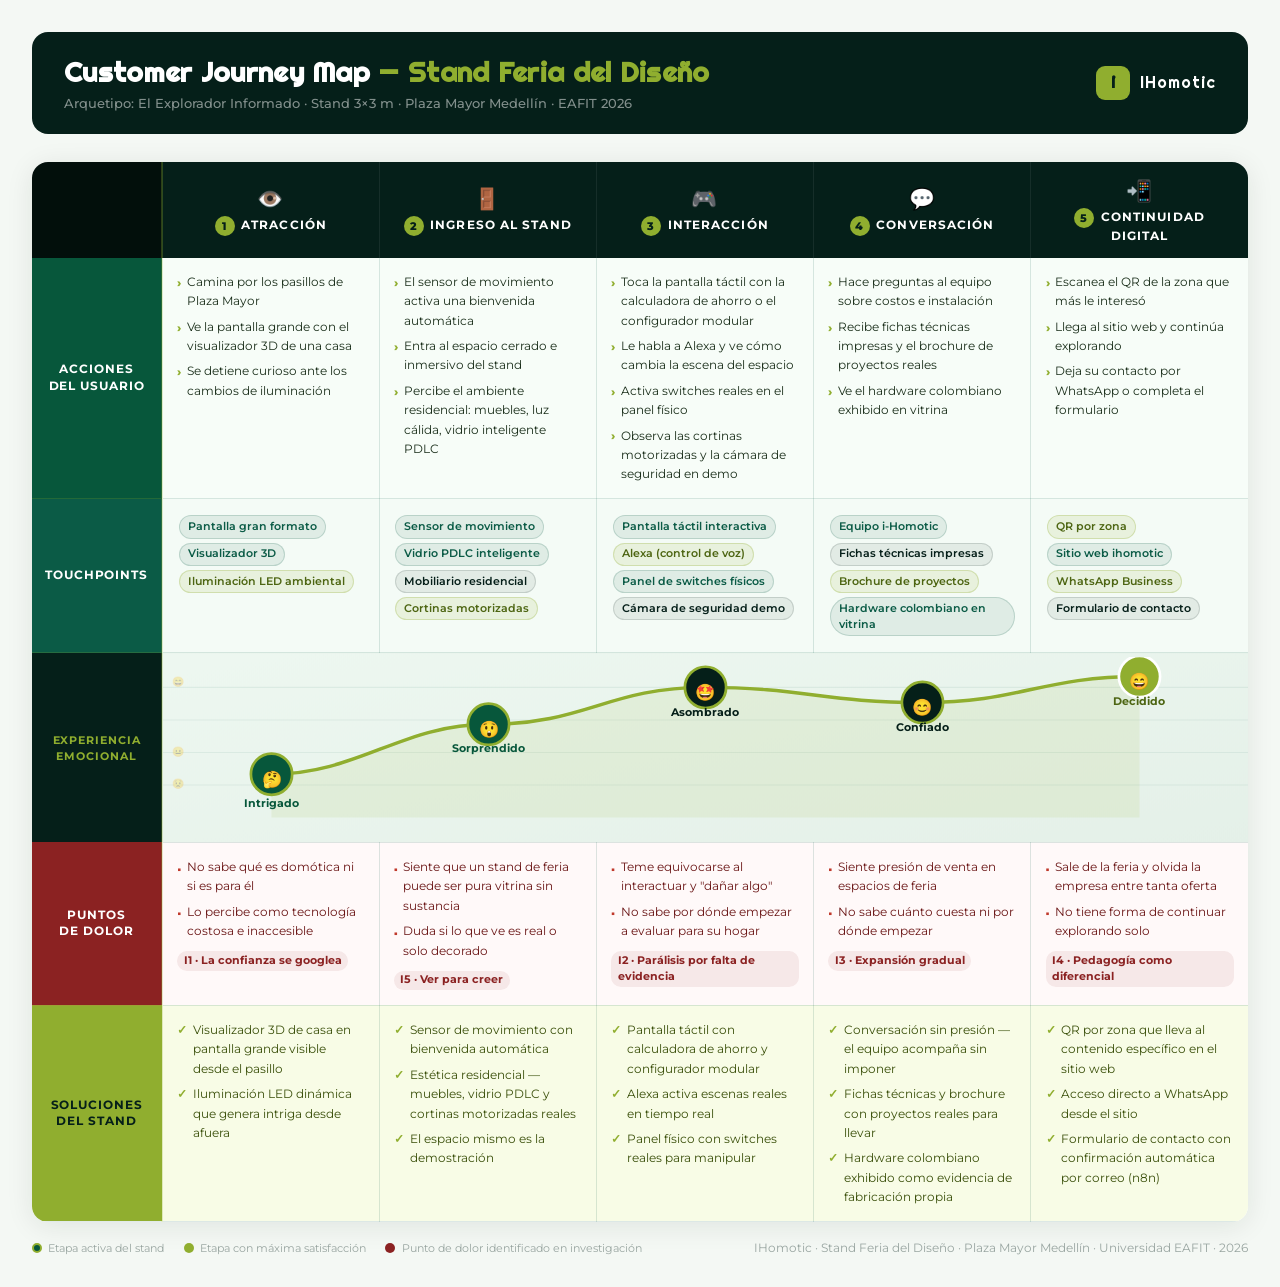
==== cjm-stand-ihomotic.html @ 0b1f951e "Add files via upload" ====
<!DOCTYPE html>
<html lang="es">
<head>
  <meta charset="UTF-8">
  <meta name="viewport" content="width=device-width, initial-scale=1.0">
  <title>Customer Journey Map – Stand i-Homotic · Feria del Diseño</title>
  <link href="https://fonts.googleapis.com/css2?family=Righteous&family=Montserrat:wght@400;500;600;700&display=swap" rel="stylesheet">
  <style>
    *, *::before, *::after { box-sizing: border-box; margin: 0; padding: 0; }

    :root {
      --dark:   #051F19;
      --mid:    #07573B;
      --light:  #0B5B46;
      --lime:   #90AE2F;
      --bg:     #f4f8f4;
      --white:  #ffffff;
      --border: rgba(11, 91, 70, 0.14);
    }

    body {
      font-family: 'Montserrat', sans-serif;
      background: var(--bg);
      color: var(--dark);
      padding: 2rem;
      min-width: 1080px;
    }

    /* ────────────────── Header ────────────────── */
    .cjm-header {
      display: flex;
      align-items: center;
      justify-content: space-between;
      margin-bottom: 1.8rem;
      padding: 1.4rem 2rem;
      background: var(--dark);
      border-radius: 16px;
      color: white;
    }

    .cjm-title { font-family: 'Righteous', sans-serif; font-size: 1.75rem; letter-spacing: 0.3px; }
    .cjm-title span { color: var(--lime); }
    .cjm-subtitle { margin-top: 0.3rem; font-size: 0.82rem; color: rgba(255,255,255,0.5); font-weight: 500; }

    .cjm-logo {
      display: flex; align-items: center; gap: 0.6rem;
      font-family: 'Righteous', sans-serif; font-size: 1rem; letter-spacing: 1px; color: white;
    }
    .logo-badge {
      width: 34px; height: 34px; background: var(--lime); border-radius: 9px;
      display: flex; align-items: center; justify-content: center;
      font-size: 1rem; font-weight: 900; color: var(--dark);
    }

    /* ────────────────── Table wrapper ────────────────── */
    .table-wrap {
      border-radius: 16px;
      overflow: hidden;
      box-shadow: 0 4px 28px rgba(5, 31, 25, 0.09);
    }

    table {
      width: 100%;
      border-collapse: collapse;
      table-layout: fixed;
      background: var(--white);
    }

    /* ────────────────── Stage header row ────────────────── */
    thead th {
      background: var(--dark);
      color: white;
      padding: 1rem 1rem 0.9rem;
      font-family: 'Montserrat', sans-serif;
      font-size: 0.78rem;
      font-weight: 700;
      text-transform: uppercase;
      letter-spacing: 1.1px;
      border-right: 1px solid rgba(255,255,255,0.07);
      vertical-align: middle;
    }
    thead th:first-child { width: 130px; background: #020f0b; border-right: 2px solid rgba(144,174,47,0.3); }
    thead th:last-child  { border-right: none; }

    .stage-num {
      display: inline-flex; align-items: center; justify-content: center;
      width: 20px; height: 20px; border-radius: 50%;
      background: var(--lime); color: var(--dark);
      font-size: 0.7rem; font-weight: 800;
      margin-right: 0.4rem; vertical-align: middle; flex-shrink: 0;
    }

    .stage-icon { display: block; font-size: 1.3rem; margin-bottom: 0.3rem; }

    /* ────────────────── Row label ────────────────── */
    .row-label {
      padding: 1rem 0.7rem;
      font-size: 0.72rem;
      font-weight: 700;
      text-transform: uppercase;
      letter-spacing: 0.9px;
      text-align: center;
      vertical-align: middle;
      border-right: 2px solid rgba(144,174,47,0.25);
      line-height: 1.45;
      width: 130px;
    }

    /* ────────────────── Data cells ────────────────── */
    td:not(.row-label) {
      padding: 0.9rem 0.9rem;
      border-right: 1px solid var(--border);
      border-bottom: 1px solid var(--border);
      vertical-align: top;
      font-size: 0.79rem;
      line-height: 1.55;
    }
    td:last-child { border-right: none; }

    /* ────────────────── Per-row themes ────────────────── */
    tr.r-acciones .row-label { background: var(--mid); color: white; border-bottom: 1px solid rgba(144,174,47,0.2); }
    tr.r-acciones td:not(.row-label) { background: #f7fdf8; color: #1a2e1a; }

    tr.r-touch .row-label { background: var(--light); color: white; border-bottom: 1px solid rgba(144,174,47,0.2); }
    tr.r-touch td:not(.row-label) { background: #f4fbf6; }

    tr.r-emotions .row-label { background: var(--dark); color: var(--lime); font-size: 0.7rem; }
    tr.r-emotions .emotion-cell { background: linear-gradient(170deg, #edf7f0 0%, #e4f0e8 100%); padding: 4px 0 2px; }

    tr.r-pain .row-label { background: #8b2222; color: white; border-bottom: 1px solid rgba(220,80,80,0.15); }
    tr.r-pain td:not(.row-label) { background: #fff9f9; }

    tr.r-sol .row-label { background: var(--lime); color: var(--dark); border-bottom: 1px solid rgba(11,91,70,0.12); }
    tr.r-sol td:not(.row-label) { background: #f8fce6; }

    /* ────────────────── Chips ────────────────── */
    .chip {
      display: inline-flex; align-items: center; gap: 0.25rem;
      padding: 0.18rem 0.5rem;
      border-radius: 20px;
      font-size: 0.7rem;
      font-weight: 600;
      margin: 0.12rem 0.08rem;
      line-height: 1.4;
    }
    .chip-g { background: rgba(11,91,70,0.09); color: var(--light); border: 1px solid rgba(11,91,70,0.18); }
    .chip-l { background: rgba(144,174,47,0.12); color: #4d6512; border: 1px solid rgba(144,174,47,0.28); }
    .chip-d { background: rgba(5,31,25,0.07); color: var(--dark); border: 1px solid rgba(5,31,25,0.14); }

    /* ────────────────── Action items ────────────────── */
    .a-item { display: flex; gap: 0.35rem; margin-bottom: 0.38rem; font-size: 0.78rem; color: #1a2e1a; }
    .a-item:last-child { margin-bottom: 0; }
    .a-arrow { color: var(--lime); font-weight: 800; flex-shrink: 0; margin-top: 0.05rem; }

    /* ────────────────── Pain items ────────────────── */
    .p-item { display: flex; gap: 0.35rem; margin-bottom: 0.38rem; font-size: 0.78rem; color: #6a1515; }
    .p-item:last-child { margin-bottom: 0; }
    .p-dot { color: #c0392b; font-size: 0.65rem; flex-shrink: 0; margin-top: 0.28rem; }
    .p-insight {
      display: inline-block; margin-top: 0.3rem;
      font-size: 0.66rem; font-weight: 700; color: #8b2222;
      background: rgba(139,34,34,0.08); padding: 0.1rem 0.4rem; border-radius: 10px;
    }

    /* ────────────────── Solution items ────────────────── */
    .s-item { display: flex; gap: 0.35rem; margin-bottom: 0.38rem; font-size: 0.78rem; color: #3a4f0a; }
    .s-item:last-child { margin-bottom: 0; }
    .s-check { color: var(--lime); font-weight: 900; flex-shrink: 0; }

    /* ────────────────── Footer ────────────────── */
    .cjm-footer {
      margin-top: 1.2rem;
      display: flex; justify-content: space-between; align-items: center;
      font-size: 0.72rem; color: rgba(5,31,25,0.38);
    }
    .legend { display: flex; gap: 1.2rem; align-items: center; }
    .legend-item { display: flex; gap: 0.4rem; align-items: center; font-size: 0.7rem; }
    .legend-dot { width: 10px; height: 10px; border-radius: 50%; }

    @media print {
      body { padding: 0.4rem; min-width: unset; background: white; }
      .table-wrap { box-shadow: none; }
    }
  </style>
</head>
<body>

  <!-- ── Header ── -->
  <header class="cjm-header">
    <div>
      <h1 class="cjm-title">Customer Journey Map <span>— Stand Feria del Diseño</span></h1>
      <p class="cjm-subtitle">Arquetipo: El Explorador Informado · Stand 3×3 m · Plaza Mayor Medellín · EAFIT 2026</p>
    </div>
    <div class="cjm-logo">
      <div class="logo-badge">i</div>
      IHomotic
    </div>
  </header>

  <!-- ── Table ── -->
  <div class="table-wrap">
    <table>
      <thead>
        <tr>
          <th></th>
          <th>
            <span class="stage-icon">👁️</span>
            <span class="stage-num">1</span>Atracción
          </th>
          <th>
            <span class="stage-icon">🚪</span>
            <span class="stage-num">2</span>Ingreso al stand
          </th>
          <th>
            <span class="stage-icon">🎮</span>
            <span class="stage-num">3</span>Interacción
          </th>
          <th>
            <span class="stage-icon">💬</span>
            <span class="stage-num">4</span>Conversación
          </th>
          <th>
            <span class="stage-icon">📲</span>
            <span class="stage-num">5</span>Continuidad digital
          </th>
        </tr>
      </thead>
      <tbody>

        <!-- ── Acciones del usuario ── -->
        <tr class="r-acciones">
          <td class="row-label">Acciones<br>del usuario</td>
          <td>
            <div class="a-item"><span class="a-arrow">›</span>Camina por los pasillos de Plaza Mayor</div>
            <div class="a-item"><span class="a-arrow">›</span>Ve la pantalla grande con el visualizador 3D de una casa</div>
            <div class="a-item"><span class="a-arrow">›</span>Se detiene curioso ante los cambios de iluminación</div>
          </td>
          <td>
            <div class="a-item"><span class="a-arrow">›</span>El sensor de movimiento activa una bienvenida automática</div>
            <div class="a-item"><span class="a-arrow">›</span>Entra al espacio cerrado e inmersivo del stand</div>
            <div class="a-item"><span class="a-arrow">›</span>Percibe el ambiente residencial: muebles, luz cálida, vidrio inteligente PDLC</div>
          </td>
          <td>
            <div class="a-item"><span class="a-arrow">›</span>Toca la pantalla táctil con la calculadora de ahorro o el configurador modular</div>
            <div class="a-item"><span class="a-arrow">›</span>Le habla a Alexa y ve cómo cambia la escena del espacio</div>
            <div class="a-item"><span class="a-arrow">›</span>Activa switches reales en el panel físico</div>
            <div class="a-item"><span class="a-arrow">›</span>Observa las cortinas motorizadas y la cámara de seguridad en demo</div>
          </td>
          <td>
            <div class="a-item"><span class="a-arrow">›</span>Hace preguntas al equipo sobre costos e instalación</div>
            <div class="a-item"><span class="a-arrow">›</span>Recibe fichas técnicas impresas y el brochure de proyectos reales</div>
            <div class="a-item"><span class="a-arrow">›</span>Ve el hardware colombiano exhibido en vitrina</div>
          </td>
          <td>
            <div class="a-item"><span class="a-arrow">›</span>Escanea el QR de la zona que más le interesó</div>
            <div class="a-item"><span class="a-arrow">›</span>Llega al sitio web y continúa explorando</div>
            <div class="a-item"><span class="a-arrow">›</span>Deja su contacto por WhatsApp o completa el formulario</div>
          </td>
        </tr>

        <!-- ── Touchpoints ── -->
        <tr class="r-touch">
          <td class="row-label">Touch&shy;points</td>
          <td>
            <span class="chip chip-g">Pantalla gran formato</span>
            <span class="chip chip-g">Visualizador 3D</span>
            <span class="chip chip-l">Iluminación LED ambiental</span>
          </td>
          <td>
            <span class="chip chip-g">Sensor de movimiento</span>
            <span class="chip chip-g">Vidrio PDLC inteligente</span>
            <span class="chip chip-d">Mobiliario residencial</span>
            <span class="chip chip-l">Cortinas motorizadas</span>
          </td>
          <td>
            <span class="chip chip-g">Pantalla táctil interactiva</span>
            <span class="chip chip-l">Alexa (control de voz)</span>
            <span class="chip chip-g">Panel de switches físicos</span>
            <span class="chip chip-d">Cámara de seguridad demo</span>
          </td>
          <td>
            <span class="chip chip-g">Equipo i-Homotic</span>
            <span class="chip chip-d">Fichas técnicas impresas</span>
            <span class="chip chip-l">Brochure de proyectos</span>
            <span class="chip chip-g">Hardware colombiano en vitrina</span>
          </td>
          <td>
            <span class="chip chip-l">QR por zona</span>
            <span class="chip chip-g">Sitio web ihomotic</span>
            <span class="chip chip-l">WhatsApp Business</span>
            <span class="chip chip-d">Formulario de contacto</span>
          </td>
        </tr>

        <!-- ── Experiencia emocional ── -->
        <tr class="r-emotions">
          <td class="row-label">Experiencia<br>emocional</td>
          <td colspan="5" class="emotion-cell">
            <!--
              Emociones:
                Atracción      → Intrigado     y = 108
                Ingreso        → Sorprendido   y = 62
                Interacción    → Asombrado     y = 28
                Conversación   → Confiado      y = 42
                Continuidad    → Decidido      y = 18
            -->
            <svg viewBox="0 0 1000 168" xmlns="http://www.w3.org/2000/svg"
                 style="width:100%;display:block;" aria-label="Curva de emoción del visitante en el stand">

              <!-- Líneas de cuadrícula -->
              <line x1="0" y1="28"  x2="1000" y2="28"  stroke="rgba(11,91,70,0.07)" stroke-width="1"/>
              <line x1="0" y1="58"  x2="1000" y2="58"  stroke="rgba(11,91,70,0.07)" stroke-width="1"/>
              <line x1="0" y1="88"  x2="1000" y2="88"  stroke="rgba(11,91,70,0.07)" stroke-width="1"/>
              <line x1="0" y1="118" x2="1000" y2="118" stroke="rgba(11,91,70,0.07)" stroke-width="1"/>

              <!-- Etiquetas eje y -->
              <text x="8" y="26"  font-size="9" fill="rgba(5,31,25,0.3)" font-family="Montserrat,sans-serif">😄</text>
              <text x="8" y="90"  font-size="9" fill="rgba(5,31,25,0.3)" font-family="Montserrat,sans-serif">😐</text>
              <text x="8" y="120" font-size="9" fill="rgba(5,31,25,0.3)" font-family="Montserrat,sans-serif">😟</text>

              <!-- Área bajo la curva -->
              <path d="M 100,108 C 180,108 220,62 300,62 C 390,62 410,28 500,28 C 590,28 610,42 700,42 C 790,42 810,18 900,18 L 900,148 L 100,148 Z"
                    fill="rgba(144,174,47,0.10)"/>

              <!-- Curva principal -->
              <path d="M 100,108 C 180,108 220,62 300,62 C 390,62 410,28 500,28 C 590,28 610,42 700,42 C 790,42 810,18 900,18"
                    fill="none" stroke="#90AE2F" stroke-width="3.2" stroke-linecap="round" stroke-linejoin="round"/>

              <!-- Círculos -->
              <circle cx="100" cy="108" r="19" fill="#07573B" stroke="#90AE2F" stroke-width="2.5"/>
              <circle cx="300" cy="62"  r="19" fill="#07573B" stroke="#90AE2F" stroke-width="2.5"/>
              <circle cx="500" cy="28"  r="19" fill="#051F19" stroke="#90AE2F" stroke-width="2.5"/>
              <circle cx="700" cy="42"  r="19" fill="#051F19" stroke="#90AE2F" stroke-width="2.5"/>
              <circle cx="900" cy="18"  r="19" fill="#90AE2F" stroke="white"   stroke-width="2.5"/>

              <!-- Emojis -->
              <text x="100" y="114" text-anchor="middle" font-size="15" dominant-baseline="middle">🤔</text>
              <text x="300" y="68"  text-anchor="middle" font-size="15" dominant-baseline="middle">😲</text>
              <text x="500" y="34"  text-anchor="middle" font-size="15" dominant-baseline="middle">🤩</text>
              <text x="700" y="48"  text-anchor="middle" font-size="15" dominant-baseline="middle">😊</text>
              <text x="900" y="24"  text-anchor="middle" font-size="15" dominant-baseline="middle">😄</text>

              <!-- Etiquetas de emoción -->
              <text x="100" y="138" text-anchor="middle" font-size="10" fill="#07573B" font-family="Montserrat,sans-serif" font-weight="700">Intrigado</text>
              <text x="300" y="88"  text-anchor="middle" font-size="10" fill="#07573B" font-family="Montserrat,sans-serif" font-weight="700">Sorprendido</text>
              <text x="500" y="54"  text-anchor="middle" font-size="10" fill="#051F19" font-family="Montserrat,sans-serif" font-weight="700">Asombrado</text>
              <text x="700" y="68"  text-anchor="middle" font-size="10" fill="#051F19" font-family="Montserrat,sans-serif" font-weight="700">Confiado</text>
              <text x="900" y="44"  text-anchor="middle" font-size="10" fill="#4d6512" font-family="Montserrat,sans-serif" font-weight="700">Decidido</text>
            </svg>
          </td>
        </tr>

        <!-- ── Puntos de dolor ── -->
        <tr class="r-pain">
          <td class="row-label">Puntos<br>de dolor</td>
          <td>
            <div class="p-item"><span class="p-dot">▪</span>No sabe qué es domótica ni si es para él</div>
            <div class="p-item"><span class="p-dot">▪</span>Lo percibe como tecnología costosa e inaccesible</div>
            <span class="p-insight">I1 · La confianza se googlea</span>
          </td>
          <td>
            <div class="p-item"><span class="p-dot">▪</span>Siente que un stand de feria puede ser pura vitrina sin sustancia</div>
            <div class="p-item"><span class="p-dot">▪</span>Duda si lo que ve es real o solo decorado</div>
            <span class="p-insight">I5 · Ver para creer</span>
          </td>
          <td>
            <div class="p-item"><span class="p-dot">▪</span>Teme equivocarse al interactuar y "dañar algo"</div>
            <div class="p-item"><span class="p-dot">▪</span>No sabe por dónde empezar a evaluar para su hogar</div>
            <span class="p-insight">I2 · Parálisis por falta de evidencia</span>
          </td>
          <td>
            <div class="p-item"><span class="p-dot">▪</span>Siente presión de venta en espacios de feria</div>
            <div class="p-item"><span class="p-dot">▪</span>No sabe cuánto cuesta ni por dónde empezar</div>
            <span class="p-insight">I3 · Expansión gradual</span>
          </td>
          <td>
            <div class="p-item"><span class="p-dot">▪</span>Sale de la feria y olvida la empresa entre tanta oferta</div>
            <div class="p-item"><span class="p-dot">▪</span>No tiene forma de continuar explorando solo</div>
            <span class="p-insight">I4 · Pedagogía como diferencial</span>
          </td>
        </tr>

        <!-- ── Soluciones del stand ── -->
        <tr class="r-sol">
          <td class="row-label">Soluciones<br>del stand</td>
          <td>
            <div class="s-item"><span class="s-check">✓</span>Visualizador 3D de casa en pantalla grande visible desde el pasillo</div>
            <div class="s-item"><span class="s-check">✓</span>Iluminación LED dinámica que genera intriga desde afuera</div>
          </td>
          <td>
            <div class="s-item"><span class="s-check">✓</span>Sensor de movimiento con bienvenida automática</div>
            <div class="s-item"><span class="s-check">✓</span>Estética residencial — muebles, vidrio PDLC y cortinas motorizadas reales</div>
            <div class="s-item"><span class="s-check">✓</span>El espacio mismo es la demostración</div>
          </td>
          <td>
            <div class="s-item"><span class="s-check">✓</span>Pantalla táctil con calculadora de ahorro y configurador modular</div>
            <div class="s-item"><span class="s-check">✓</span>Alexa activa escenas reales en tiempo real</div>
            <div class="s-item"><span class="s-check">✓</span>Panel físico con switches reales para manipular</div>
          </td>
          <td>
            <div class="s-item"><span class="s-check">✓</span>Conversación sin presión — el equipo acompaña sin imponer</div>
            <div class="s-item"><span class="s-check">✓</span>Fichas técnicas y brochure con proyectos reales para llevar</div>
            <div class="s-item"><span class="s-check">✓</span>Hardware colombiano exhibido como evidencia de fabricación propia</div>
          </td>
          <td>
            <div class="s-item"><span class="s-check">✓</span>QR por zona que lleva al contenido específico en el sitio web</div>
            <div class="s-item"><span class="s-check">✓</span>Acceso directo a WhatsApp desde el sitio</div>
            <div class="s-item"><span class="s-check">✓</span>Formulario de contacto con confirmación automática por correo (n8n)</div>
          </td>
        </tr>

      </tbody>
    </table>
  </div>

  <!-- ── Footer ── -->
  <footer class="cjm-footer">
    <div class="legend">
      <div class="legend-item">
        <div class="legend-dot" style="background:#07573B;border:2px solid #90AE2F"></div>
        Etapa activa del stand
      </div>
      <div class="legend-item">
        <div class="legend-dot" style="background:#90AE2F"></div>
        Etapa con máxima satisfacción
      </div>
      <div class="legend-item">
        <div class="legend-dot" style="background:#8b2222;"></div>
        Punto de dolor identificado en investigación
      </div>
    </div>
    <span>IHomotic · Stand Feria del Diseño · Plaza Mayor Medellín · Universidad EAFIT · 2026</span>
  </footer>

</body>
</html>
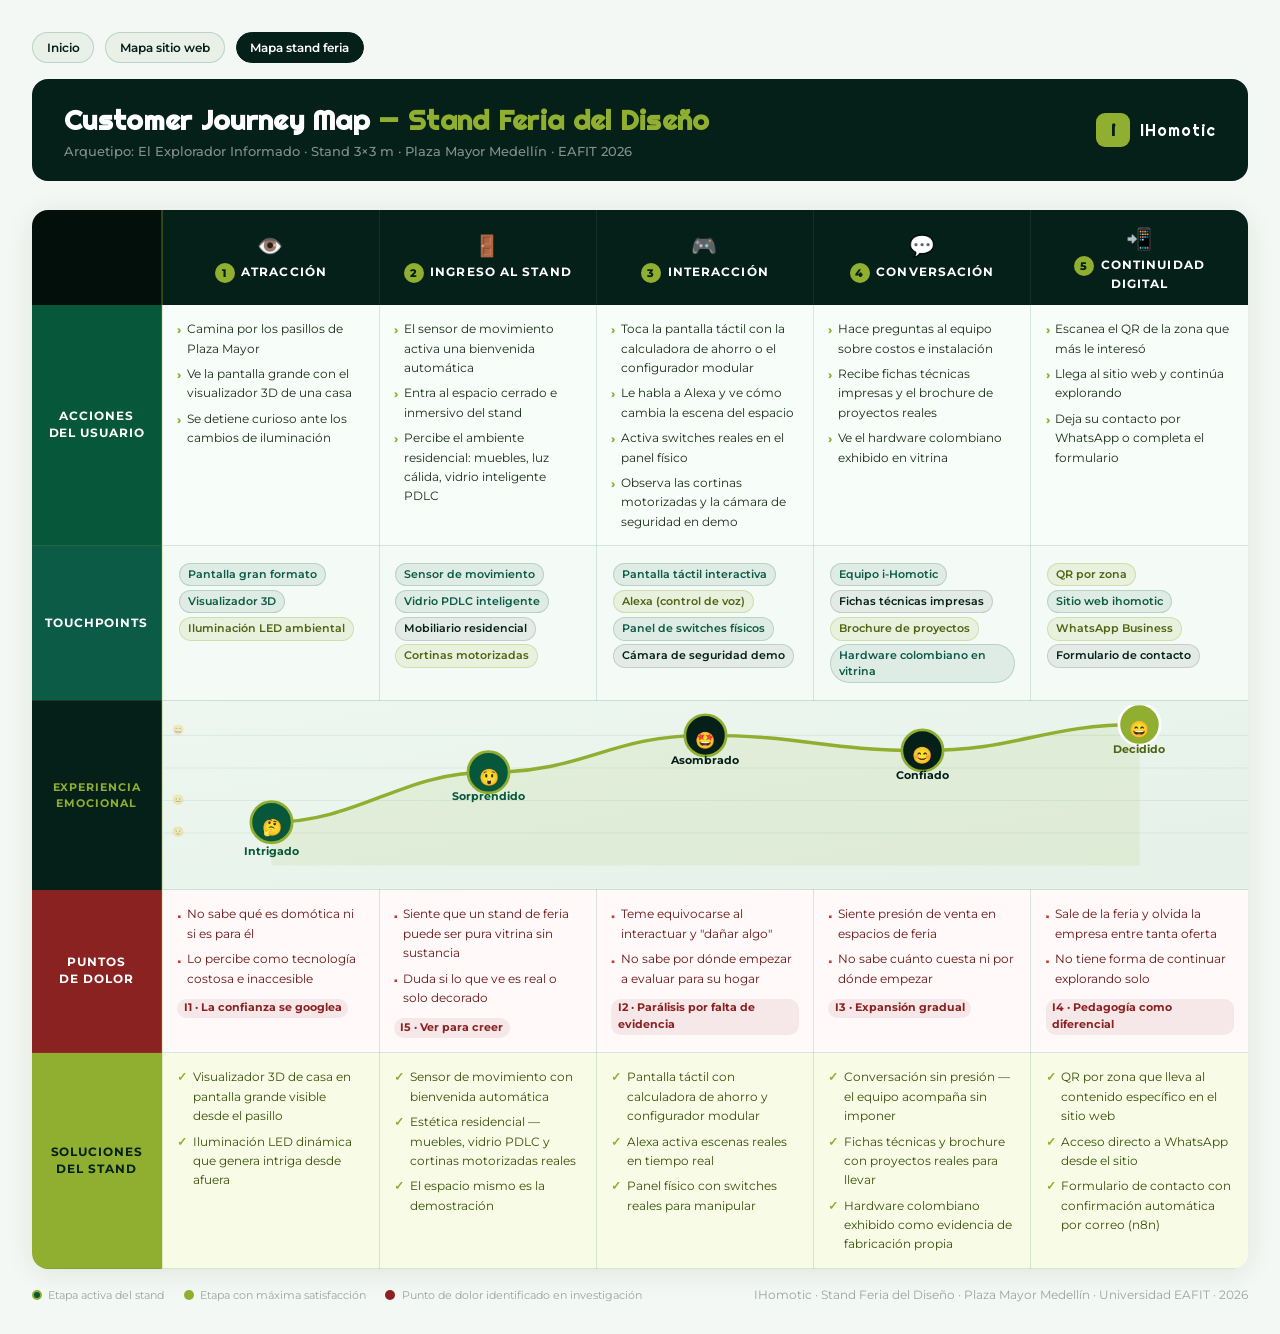
==== commit fa628235: "Crear CSS global, navbar común e index de navegación Agent-Logs-Url: https://github.com/EAFIT-ENFASI" ====
--- a/cjm-stand-ihomotic.html
+++ b/cjm-stand-ihomotic.html
@@ -5,185 +5,15 @@
   <meta name="viewport" content="width=device-width, initial-scale=1.0">
   <title>Customer Journey Map – Stand i-Homotic · Feria del Diseño</title>
   <link href="https://fonts.googleapis.com/css2?family=Righteous&family=Montserrat:wght@400;500;600;700&display=swap" rel="stylesheet">
-  <style>
-    *, *::before, *::after { box-sizing: border-box; margin: 0; padding: 0; }
-
-    :root {
-      --dark:   #051F19;
-      --mid:    #07573B;
-      --light:  #0B5B46;
-      --lime:   #90AE2F;
-      --bg:     #f4f8f4;
-      --white:  #ffffff;
-      --border: rgba(11, 91, 70, 0.14);
-    }
-
-    body {
-      font-family: 'Montserrat', sans-serif;
-      background: var(--bg);
-      color: var(--dark);
-      padding: 2rem;
-      min-width: 1080px;
-    }
-
-    /* ────────────────── Header ────────────────── */
-    .cjm-header {
-      display: flex;
-      align-items: center;
-      justify-content: space-between;
-      margin-bottom: 1.8rem;
-      padding: 1.4rem 2rem;
-      background: var(--dark);
-      border-radius: 16px;
-      color: white;
-    }
-
-    .cjm-title { font-family: 'Righteous', sans-serif; font-size: 1.75rem; letter-spacing: 0.3px; }
-    .cjm-title span { color: var(--lime); }
-    .cjm-subtitle { margin-top: 0.3rem; font-size: 0.82rem; color: rgba(255,255,255,0.5); font-weight: 500; }
-
-    .cjm-logo {
-      display: flex; align-items: center; gap: 0.6rem;
-      font-family: 'Righteous', sans-serif; font-size: 1rem; letter-spacing: 1px; color: white;
-    }
-    .logo-badge {
-      width: 34px; height: 34px; background: var(--lime); border-radius: 9px;
-      display: flex; align-items: center; justify-content: center;
-      font-size: 1rem; font-weight: 900; color: var(--dark);
-    }
-
-    /* ────────────────── Table wrapper ────────────────── */
-    .table-wrap {
-      border-radius: 16px;
-      overflow: hidden;
-      box-shadow: 0 4px 28px rgba(5, 31, 25, 0.09);
-    }
-
-    table {
-      width: 100%;
-      border-collapse: collapse;
-      table-layout: fixed;
-      background: var(--white);
-    }
-
-    /* ────────────────── Stage header row ────────────────── */
-    thead th {
-      background: var(--dark);
-      color: white;
-      padding: 1rem 1rem 0.9rem;
-      font-family: 'Montserrat', sans-serif;
-      font-size: 0.78rem;
-      font-weight: 700;
-      text-transform: uppercase;
-      letter-spacing: 1.1px;
-      border-right: 1px solid rgba(255,255,255,0.07);
-      vertical-align: middle;
-    }
-    thead th:first-child { width: 130px; background: #020f0b; border-right: 2px solid rgba(144,174,47,0.3); }
-    thead th:last-child  { border-right: none; }
-
-    .stage-num {
-      display: inline-flex; align-items: center; justify-content: center;
-      width: 20px; height: 20px; border-radius: 50%;
-      background: var(--lime); color: var(--dark);
-      font-size: 0.7rem; font-weight: 800;
-      margin-right: 0.4rem; vertical-align: middle; flex-shrink: 0;
-    }
-
-    .stage-icon { display: block; font-size: 1.3rem; margin-bottom: 0.3rem; }
-
-    /* ────────────────── Row label ────────────────── */
-    .row-label {
-      padding: 1rem 0.7rem;
-      font-size: 0.72rem;
-      font-weight: 700;
-      text-transform: uppercase;
-      letter-spacing: 0.9px;
-      text-align: center;
-      vertical-align: middle;
-      border-right: 2px solid rgba(144,174,47,0.25);
-      line-height: 1.45;
-      width: 130px;
-    }
-
-    /* ────────────────── Data cells ────────────────── */
-    td:not(.row-label) {
-      padding: 0.9rem 0.9rem;
-      border-right: 1px solid var(--border);
-      border-bottom: 1px solid var(--border);
-      vertical-align: top;
-      font-size: 0.79rem;
-      line-height: 1.55;
-    }
-    td:last-child { border-right: none; }
-
-    /* ────────────────── Per-row themes ────────────────── */
-    tr.r-acciones .row-label { background: var(--mid); color: white; border-bottom: 1px solid rgba(144,174,47,0.2); }
-    tr.r-acciones td:not(.row-label) { background: #f7fdf8; color: #1a2e1a; }
-
-    tr.r-touch .row-label { background: var(--light); color: white; border-bottom: 1px solid rgba(144,174,47,0.2); }
-    tr.r-touch td:not(.row-label) { background: #f4fbf6; }
-
-    tr.r-emotions .row-label { background: var(--dark); color: var(--lime); font-size: 0.7rem; }
-    tr.r-emotions .emotion-cell { background: linear-gradient(170deg, #edf7f0 0%, #e4f0e8 100%); padding: 4px 0 2px; }
-
-    tr.r-pain .row-label { background: #8b2222; color: white; border-bottom: 1px solid rgba(220,80,80,0.15); }
-    tr.r-pain td:not(.row-label) { background: #fff9f9; }
-
-    tr.r-sol .row-label { background: var(--lime); color: var(--dark); border-bottom: 1px solid rgba(11,91,70,0.12); }
-    tr.r-sol td:not(.row-label) { background: #f8fce6; }
-
-    /* ────────────────── Chips ────────────────── */
-    .chip {
-      display: inline-flex; align-items: center; gap: 0.25rem;
-      padding: 0.18rem 0.5rem;
-      border-radius: 20px;
-      font-size: 0.7rem;
-      font-weight: 600;
-      margin: 0.12rem 0.08rem;
-      line-height: 1.4;
-    }
-    .chip-g { background: rgba(11,91,70,0.09); color: var(--light); border: 1px solid rgba(11,91,70,0.18); }
-    .chip-l { background: rgba(144,174,47,0.12); color: #4d6512; border: 1px solid rgba(144,174,47,0.28); }
-    .chip-d { background: rgba(5,31,25,0.07); color: var(--dark); border: 1px solid rgba(5,31,25,0.14); }
-
-    /* ────────────────── Action items ────────────────── */
-    .a-item { display: flex; gap: 0.35rem; margin-bottom: 0.38rem; font-size: 0.78rem; color: #1a2e1a; }
-    .a-item:last-child { margin-bottom: 0; }
-    .a-arrow { color: var(--lime); font-weight: 800; flex-shrink: 0; margin-top: 0.05rem; }
-
-    /* ────────────────── Pain items ────────────────── */
-    .p-item { display: flex; gap: 0.35rem; margin-bottom: 0.38rem; font-size: 0.78rem; color: #6a1515; }
-    .p-item:last-child { margin-bottom: 0; }
-    .p-dot { color: #c0392b; font-size: 0.65rem; flex-shrink: 0; margin-top: 0.28rem; }
-    .p-insight {
-      display: inline-block; margin-top: 0.3rem;
-      font-size: 0.66rem; font-weight: 700; color: #8b2222;
-      background: rgba(139,34,34,0.08); padding: 0.1rem 0.4rem; border-radius: 10px;
-    }
-
-    /* ────────────────── Solution items ────────────────── */
-    .s-item { display: flex; gap: 0.35rem; margin-bottom: 0.38rem; font-size: 0.78rem; color: #3a4f0a; }
-    .s-item:last-child { margin-bottom: 0; }
-    .s-check { color: var(--lime); font-weight: 900; flex-shrink: 0; }
-
-    /* ────────────────── Footer ────────────────── */
-    .cjm-footer {
-      margin-top: 1.2rem;
-      display: flex; justify-content: space-between; align-items: center;
-      font-size: 0.72rem; color: rgba(5,31,25,0.38);
-    }
-    .legend { display: flex; gap: 1.2rem; align-items: center; }
-    .legend-item { display: flex; gap: 0.4rem; align-items: center; font-size: 0.7rem; }
-    .legend-dot { width: 10px; height: 10px; border-radius: 50%; }
-
-    @media print {
-      body { padding: 0.4rem; min-width: unset; background: white; }
-      .table-wrap { box-shadow: none; }
-    }
-  </style>
+    <link rel="stylesheet" href="styles.css">
 </head>
 <body>
+
+  <nav class="global-nav" aria-label="Navegación principal">
+    <a class="global-nav-link" href="index.html">Inicio</a>
+    <a class="global-nav-link" href="customer-journey-map.html">Mapa sitio web</a>
+    <a class="global-nav-link active" href="cjm-stand-ihomotic.html" aria-current="page">Mapa stand feria</a>
+  </nav>
 
   <!-- ── Header ── -->
   <header class="cjm-header">
@@ -305,7 +135,7 @@
                 Continuidad    → Decidido      y = 18
             -->
             <svg viewBox="0 0 1000 168" xmlns="http://www.w3.org/2000/svg"
-                 style="width:100%;display:block;" aria-label="Curva de emoción del visitante en el stand">
+                 class="emotion-chart" aria-label="Curva de emoción del visitante en el stand">
 
               <!-- Líneas de cuadrícula -->
               <line x1="0" y1="28"  x2="1000" y2="28"  stroke="rgba(11,91,70,0.07)" stroke-width="1"/>
@@ -417,15 +247,15 @@
   <footer class="cjm-footer">
     <div class="legend">
       <div class="legend-item">
-        <div class="legend-dot" style="background:#07573B;border:2px solid #90AE2F"></div>
+        <div class="legend-dot legend-dot-active"></div>
         Etapa activa del stand
       </div>
       <div class="legend-item">
-        <div class="legend-dot" style="background:#90AE2F"></div>
+        <div class="legend-dot legend-dot-peak"></div>
         Etapa con máxima satisfacción
       </div>
       <div class="legend-item">
-        <div class="legend-dot" style="background:#8b2222;"></div>
+        <div class="legend-dot legend-dot-pain"></div>
         Punto de dolor identificado en investigación
       </div>
     </div>
--- a/styles.css
+++ b/styles.css
@@ -0,0 +1,262 @@
+*, *::before, *::after { box-sizing: border-box; margin: 0; padding: 0; }
+
+:root {
+  --dark:   #051F19;
+  --mid:    #07573B;
+  --light:  #0B5B46;
+  --lime:   #90AE2F;
+  --bg:     #f4f8f4;
+  --white:  #ffffff;
+  --border: rgba(11, 91, 70, 0.14);
+}
+
+body {
+  font-family: 'Montserrat', sans-serif;
+  background: var(--bg);
+  color: var(--dark);
+  padding: 2rem;
+  min-width: 1080px;
+}
+
+.global-nav {
+  display: flex;
+  gap: 0.7rem;
+  flex-wrap: wrap;
+  margin-bottom: 1rem;
+}
+
+.global-nav-link {
+  text-decoration: none;
+  color: var(--dark);
+  background: #e8f0e8;
+  border: 1px solid rgba(11, 91, 70, 0.2);
+  padding: 0.45rem 0.85rem;
+  border-radius: 999px;
+  font-size: 0.78rem;
+  font-weight: 600;
+}
+
+.global-nav-link:hover,
+.global-nav-link:focus-visible {
+  background: #dce9dc;
+}
+
+.global-nav-link.active {
+  background: var(--dark);
+  color: #fff;
+  border-color: var(--dark);
+}
+
+/* ────────────────── Header ────────────────── */
+.cjm-header {
+  display: flex;
+  align-items: center;
+  justify-content: space-between;
+  margin-bottom: 1.8rem;
+  padding: 1.4rem 2rem;
+  background: var(--dark);
+  border-radius: 16px;
+  color: white;
+}
+
+.cjm-title { font-family: 'Righteous', sans-serif; font-size: 1.75rem; letter-spacing: 0.3px; }
+.cjm-title span { color: var(--lime); }
+.cjm-subtitle { margin-top: 0.3rem; font-size: 0.82rem; color: rgba(255,255,255,0.5); font-weight: 500; }
+
+.cjm-logo {
+  display: flex; align-items: center; gap: 0.6rem;
+  font-family: 'Righteous', sans-serif; font-size: 1rem; letter-spacing: 1px; color: white;
+}
+.logo-badge {
+  width: 34px; height: 34px; background: var(--lime); border-radius: 9px;
+  display: flex; align-items: center; justify-content: center;
+  font-size: 1rem; font-weight: 900; color: var(--dark);
+}
+
+/* ────────────────── Table wrapper ────────────────── */
+.table-wrap {
+  border-radius: 16px;
+  overflow: hidden;
+  box-shadow: 0 4px 28px rgba(5, 31, 25, 0.09);
+}
+
+table {
+  width: 100%;
+  border-collapse: collapse;
+  table-layout: fixed;
+  background: var(--white);
+}
+
+/* ────────────────── Stage header row ────────────────── */
+thead th {
+  background: var(--dark);
+  color: white;
+  padding: 1rem 1rem 0.9rem;
+  font-family: 'Montserrat', sans-serif;
+  font-size: 0.78rem;
+  font-weight: 700;
+  text-transform: uppercase;
+  letter-spacing: 1.1px;
+  border-right: 1px solid rgba(255,255,255,0.07);
+  vertical-align: middle;
+}
+thead th:first-child { width: 130px; background: #020f0b; border-right: 2px solid rgba(144,174,47,0.3); }
+thead th:last-child  { border-right: none; }
+
+.stage-num {
+  display: inline-flex; align-items: center; justify-content: center;
+  width: 20px; height: 20px; border-radius: 50%;
+  background: var(--lime); color: var(--dark);
+  font-size: 0.7rem; font-weight: 800;
+  margin-right: 0.4rem; vertical-align: middle; flex-shrink: 0;
+}
+
+.stage-icon { display: block; font-size: 1.3rem; margin-bottom: 0.3rem; }
+
+/* ────────────────── Row label ────────────────── */
+.row-label {
+  padding: 1rem 0.7rem;
+  font-size: 0.72rem;
+  font-weight: 700;
+  text-transform: uppercase;
+  letter-spacing: 0.9px;
+  text-align: center;
+  vertical-align: middle;
+  border-right: 2px solid rgba(144,174,47,0.25);
+  line-height: 1.45;
+  width: 130px;
+}
+
+/* ────────────────── Data cells ────────────────── */
+td:not(.row-label) {
+  padding: 0.9rem 0.9rem;
+  border-right: 1px solid var(--border);
+  border-bottom: 1px solid var(--border);
+  vertical-align: top;
+  font-size: 0.79rem;
+  line-height: 1.55;
+}
+td:last-child { border-right: none; }
+
+/* ────────────────── Per-row themes ────────────────── */
+
+/* Acciones */
+tr.r-acciones .row-label { background: var(--mid); color: white; border-bottom: 1px solid rgba(144,174,47,0.2); }
+tr.r-acciones td:not(.row-label) { background: #f7fdf8; color: #1a2e1a; }
+
+/* Touchpoints */
+tr.r-touch .row-label { background: var(--light); color: white; border-bottom: 1px solid rgba(144,174,47,0.2); }
+tr.r-touch td:not(.row-label) { background: #f4fbf6; }
+
+/* Emotions */
+tr.r-emotions .row-label { background: var(--dark); color: var(--lime); font-size: 0.7rem; }
+tr.r-emotions .emotion-cell { background: linear-gradient(170deg, #edf7f0 0%, #e4f0e8 100%); padding: 4px 0 2px; }
+.emotion-chart { width: 100%; display: block; }
+
+/* Pain */
+tr.r-pain .row-label { background: #8b2222; color: white; border-bottom: 1px solid rgba(220,80,80,0.15); }
+tr.r-pain td:not(.row-label) { background: #fff9f9; }
+
+/* Solutions */
+tr.r-sol .row-label { background: var(--lime); color: var(--dark); border-bottom: 1px solid rgba(11,91,70,0.12); }
+tr.r-sol td:not(.row-label) { background: #f8fce6; }
+
+/* ────────────────── Chips (touchpoints) ────────────────── */
+.chip {
+  display: inline-flex; align-items: center; gap: 0.25rem;
+  padding: 0.18rem 0.5rem;
+  border-radius: 20px;
+  font-size: 0.7rem;
+  font-weight: 600;
+  margin: 0.12rem 0.08rem;
+  line-height: 1.4;
+}
+.chip-g { background: rgba(11,91,70,0.09); color: var(--light); border: 1px solid rgba(11,91,70,0.18); }
+.chip-l { background: rgba(144,174,47,0.12); color: #4d6512; border: 1px solid rgba(144,174,47,0.28); }
+.chip-d { background: rgba(5,31,25,0.07); color: var(--dark); border: 1px solid rgba(5,31,25,0.14); }
+
+/* ────────────────── Action items ────────────────── */
+.a-item { display: flex; gap: 0.35rem; margin-bottom: 0.38rem; font-size: 0.78rem; color: #1a2e1a; }
+.a-item:last-child { margin-bottom: 0; }
+.a-arrow { color: var(--lime); font-weight: 800; flex-shrink: 0; margin-top: 0.05rem; }
+
+/* ────────────────── Pain items ────────────────── */
+.p-item { display: flex; gap: 0.35rem; margin-bottom: 0.38rem; font-size: 0.78rem; color: #6a1515; }
+.p-item:last-child { margin-bottom: 0; }
+.p-dot { color: #c0392b; font-size: 0.65rem; flex-shrink: 0; margin-top: 0.28rem; }
+.p-insight {
+  display: inline-block; margin-top: 0.3rem;
+  font-size: 0.66rem; font-weight: 700; color: #8b2222;
+  background: rgba(139,34,34,0.08); padding: 0.1rem 0.4rem; border-radius: 10px;
+}
+
+/* ────────────────── Solution items ────────────────── */
+.s-item { display: flex; gap: 0.35rem; margin-bottom: 0.38rem; font-size: 0.78rem; color: #3a4f0a; }
+.s-item:last-child { margin-bottom: 0; }
+.s-check { color: var(--lime); font-weight: 900; flex-shrink: 0; }
+
+/* ────────────────── Footer ────────────────── */
+.cjm-footer {
+  margin-top: 1.2rem;
+  display: flex; justify-content: space-between; align-items: center;
+  font-size: 0.72rem; color: rgba(5,31,25,0.38);
+}
+.legend {
+  display: flex; gap: 1.2rem; align-items: center;
+}
+.legend-item { display: flex; gap: 0.4rem; align-items: center; font-size: 0.7rem; }
+.legend-dot { width: 10px; height: 10px; border-radius: 50%; }
+.legend-dot-active { background: #07573B; border: 2px solid #90AE2F; }
+.legend-dot-peak { background: #90AE2F; }
+.legend-dot-pain { background: #8b2222; }
+
+/* ────────────────── Index ────────────────── */
+.index-main {
+  max-width: 920px;
+  margin: 0 auto;
+}
+
+.index-title {
+  font-family: 'Righteous', sans-serif;
+  color: var(--dark);
+  margin-bottom: 1rem;
+}
+
+.index-links {
+  display: grid;
+  grid-template-columns: repeat(2, minmax(0, 1fr));
+  gap: 1rem;
+}
+
+.index-card {
+  display: block;
+  text-decoration: none;
+  color: var(--dark);
+  background: #fff;
+  border: 1px solid var(--border);
+  border-radius: 14px;
+  padding: 1rem;
+}
+
+.index-card:hover,
+.index-card:focus-visible {
+  border-color: rgba(11, 91, 70, 0.35);
+  box-shadow: 0 4px 20px rgba(5, 31, 25, 0.08);
+}
+
+.index-card h2 {
+  margin-bottom: 0.35rem;
+  font-size: 1rem;
+}
+
+.index-card p {
+  font-size: 0.82rem;
+  color: rgba(5,31,25,0.7);
+}
+
+/* ────────────────── Print ────────────────── */
+@media print {
+  body { padding: 0.4rem; min-width: unset; background: white; }
+  .table-wrap { box-shadow: none; }
+  .global-nav { display: none; }
+}
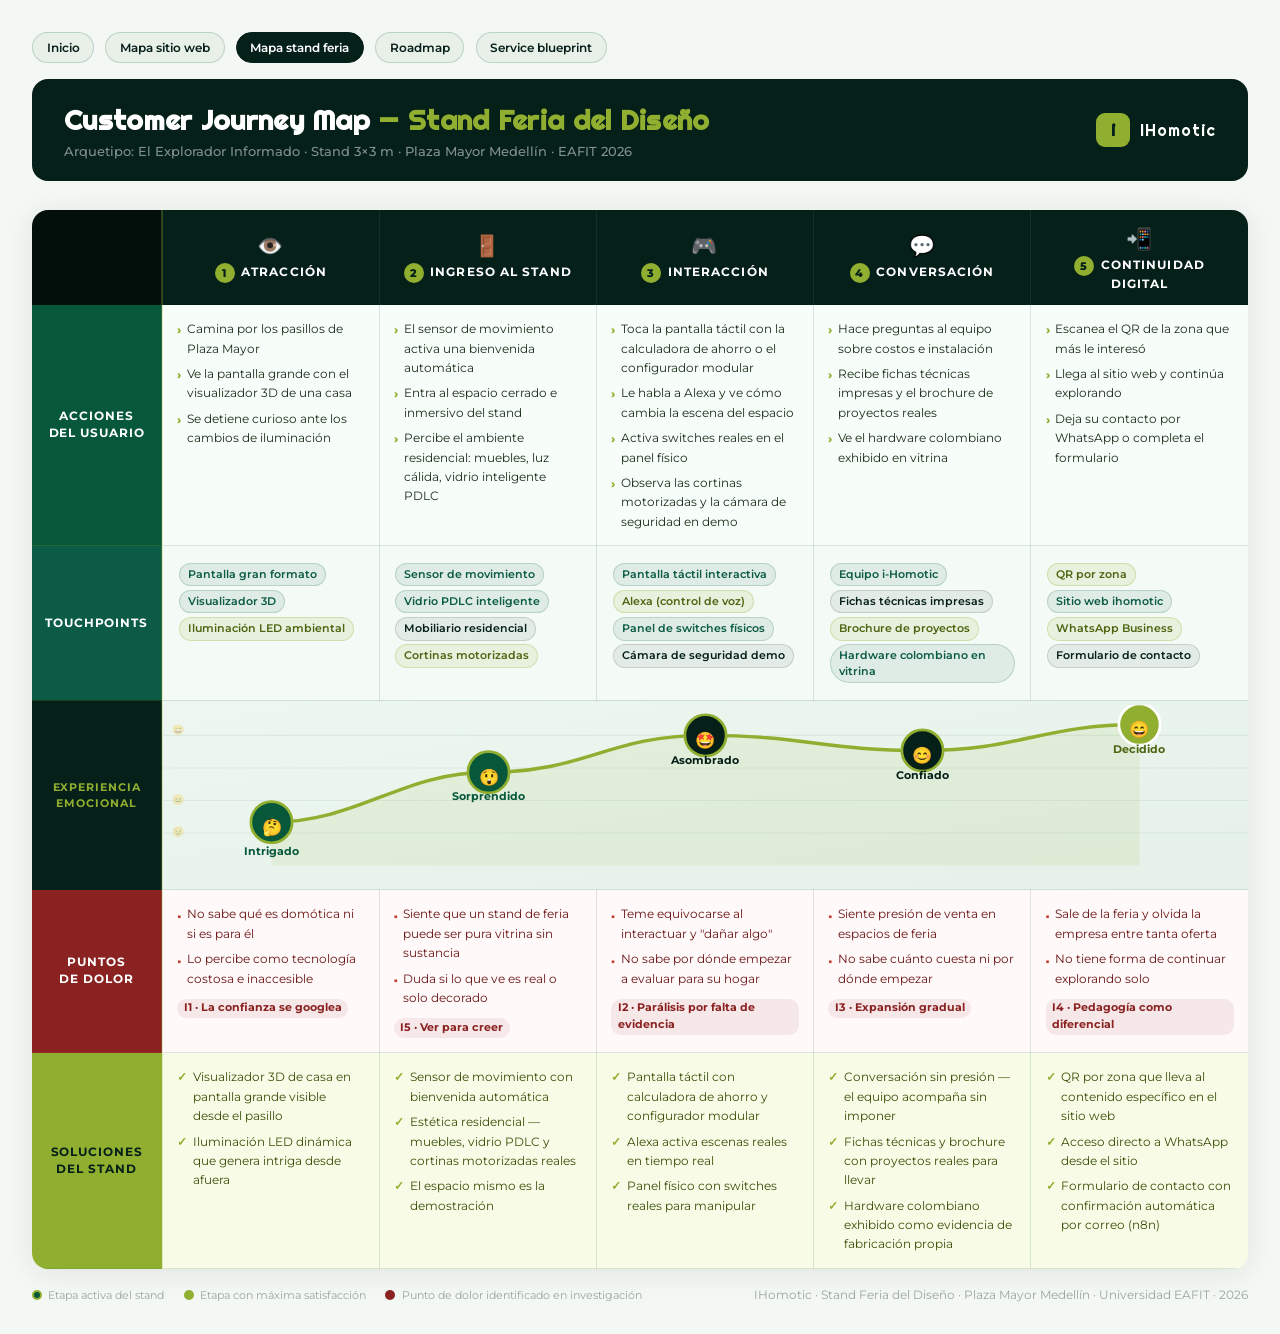
==== commit 3a021af6: "refactor: move inline css to styles and add nav links for new pages Agent-Logs-Url: https://github.c" ====
--- a/cjm-stand-ihomotic.html
+++ b/cjm-stand-ihomotic.html
@@ -13,6 +13,8 @@
     <a class="global-nav-link" href="index.html">Inicio</a>
     <a class="global-nav-link" href="customer-journey-map.html">Mapa sitio web</a>
     <a class="global-nav-link active" href="cjm-stand-ihomotic.html" aria-current="page">Mapa stand feria</a>
+    <a class="global-nav-link" href="roadmap-ihomotic.html">Roadmap</a>
+    <a class="global-nav-link" href="service-blueprint-ihomotic.html">Service blueprint</a>
   </nav>
 
   <!-- ── Header ── -->
--- a/styles.css
+++ b/styles.css
@@ -260,3 +260,470 @@
   .table-wrap { box-shadow: none; }
   .global-nav { display: none; }
 }
+
+
+/* ────────────────── Roadmap page ────────────────── */
+body.roadmap-page *, body.roadmap-page *::before, body.roadmap-page *::after{ box-sizing: border-box; margin: 0; padding: 0; }
+    body.roadmap-page{
+      --dark:   #051F19;
+      --mid:    #07573B;
+      --light:  #0B5B46;
+      --lime:   #90AE2F;
+      --orange: #E8721A;
+      --bg:     #f4f8f4;
+      --white:  #ffffff;
+      --border: rgba(11,91,70,0.13);
+
+      /* Phase colors */
+      --p1: #5a7a3a;   /* Consolidación */
+      --p2: #2a6b52;   /* Validación */
+      --p3: #1a4a8a;   /* Presentaciones */
+      --p4: #7a4a1a;   /* Post-entrega cliente */
+
+      --p1-bg: rgba(90,122,58,0.10);
+      --p2-bg: rgba(42,107,82,0.10);
+      --p3-bg: rgba(26,74,138,0.10);
+      --p4-bg: rgba(122,74,26,0.10);
+
+      --row-h: 36px;
+      --label-w: 280px;
+      --meta-w: 420px;
+    }
+
+    body.roadmap-page{
+      font-family: 'Montserrat', sans-serif;
+      background: var(--bg);
+      color: var(--dark);
+      padding: 2rem;
+      min-width: 1400px;
+    }
+
+    /* ── HEADER ── */
+    body.roadmap-page header{
+      display: flex; align-items: center; justify-content: space-between;
+      background: var(--dark); border-radius: 16px;
+      padding: 1.4rem 2rem; margin-bottom: 1.6rem; color: white;
+    }
+    body.roadmap-page .h-title{ font-family: 'Righteous', sans-serif; font-size: 1.7rem; }
+    body.roadmap-page .h-title span{ color: var(--lime); }
+    body.roadmap-page .h-sub{ font-size: 0.8rem; color: rgba(255,255,255,.45); margin-top: 0.3rem; }
+    body.roadmap-page .h-logo{ display:flex; align-items:center; gap:.6rem;
+      font-family:'Righteous',sans-serif; font-size:1rem; letter-spacing:1px; }
+    body.roadmap-page .logo-badge{ width:34px; height:34px; background:var(--lime); border-radius:9px;
+      display:flex; align-items:center; justify-content:center;
+      font-size:1rem; font-weight:900; color:var(--dark); }
+
+    /* ── LEGEND ── */
+    body.roadmap-page .legend{
+      display:flex; gap:1.4rem; flex-wrap:wrap; align-items:center;
+      background:white; border-radius:12px; padding:.65rem 1.2rem;
+      margin-bottom:1.4rem; box-shadow:0 2px 10px rgba(5,31,25,.06);
+    }
+    body.roadmap-page .lg{ display:flex; align-items:center; gap:.4rem; font-size:.72rem; font-weight:600; }
+    body.roadmap-page .lg-dot{ width:12px; height:12px; border-radius:3px; flex-shrink:0; }
+
+    /* ── MAIN GRID ── */
+    body.roadmap-page .roadmap-wrap{
+      background: white; border-radius:16px; overflow:hidden;
+      box-shadow:0 4px 28px rgba(5,31,25,.09);
+    }
+
+    /* ── TOP BAR: month labels ── */
+    body.roadmap-page .month-bar{
+      display:flex;
+      border-bottom: 2px solid rgba(11,91,70,.15);
+    }
+    body.roadmap-page .month-bar .spacer{
+      width: calc(var(--label-w) + var(--meta-w));
+      flex-shrink:0;
+      background: #020f0b;
+      border-right: 2px solid rgba(144,174,47,.25);
+    }
+    body.roadmap-page .month-cell{
+      flex:1; text-align:center; padding:.55rem .3rem;
+      font-size:.72rem; font-weight:800; letter-spacing:1.5px; text-transform:uppercase;
+      color:white;
+      border-right:1px solid rgba(255,255,255,.07);
+    }
+    body.roadmap-page .month-cell:last-child{ border-right:none; }
+    body.roadmap-page .month-apr{ background: var(--dark); flex:30; }
+    body.roadmap-page .month-may{ background: var(--mid);  flex:31; }
+    body.roadmap-page .month-jun{ background: #1a3a2e; flex:30; opacity:.85; }
+    body.roadmap-page .month-jul{ background: #142e24; flex:31; opacity:.7; }
+    body.roadmap-page .month-aug{ background: #0e2019; flex:31; opacity:.6; }
+
+    /* ── DAY BAR ── */
+    body.roadmap-page .day-bar{
+      display:flex;
+      border-bottom: 1px solid var(--border);
+      background:#f8fcf9;
+    }
+    body.roadmap-page .day-bar .spacer{
+      width: calc(var(--label-w) + var(--meta-w));
+      flex-shrink:0;
+      background:#020f0b;
+      border-right:2px solid rgba(144,174,47,.25);
+      padding:.3rem .6rem;
+      font-size:.6rem; font-weight:700; letter-spacing:1px; text-transform:uppercase;
+      color:rgba(144,174,47,.7); display:flex; align-items:center;
+    }
+    body.roadmap-page .day-cell{
+      flex:1; text-align:center; padding:.28rem 0;
+      font-size:.58rem; color:rgba(5,31,25,.35); font-weight:600;
+      border-right:1px solid var(--border);
+      min-width:14px;
+    }
+    body.roadmap-page .day-cell.weekend{ background:rgba(11,91,70,.04); color:rgba(5,31,25,.22); }
+    body.roadmap-page .day-cell.today{ background:rgba(144,174,47,.15); color:var(--mid); font-weight:800; }
+    body.roadmap-page .day-cell:last-child{ border-right:none; }
+
+    /* ── PHASE HEADER ROWS ── */
+    body.roadmap-page .phase-header{
+      display:flex; align-items:stretch;
+      border-bottom:1px solid var(--border);
+    }
+    body.roadmap-page .phase-label{
+      width: calc(var(--label-w) + var(--meta-w));
+      flex-shrink:0;
+      display:flex; align-items:center; gap:.7rem;
+      padding:.65rem 1rem;
+      border-right:2px solid rgba(144,174,47,.2);
+    }
+    body.roadmap-page .phase-num{
+      width:26px; height:26px; border-radius:7px;
+      display:flex; align-items:center; justify-content:center;
+      font-size:.8rem; font-weight:800; color:white; flex-shrink:0;
+    }
+    body.roadmap-page .phase-title{ font-size:.82rem; font-weight:800; letter-spacing:.3px; line-height:1.3; }
+    body.roadmap-page .phase-sub{ font-size:.68rem; font-weight:500; opacity:.65; margin-top:.1rem; }
+    body.roadmap-page .phase-gantt{
+      flex:1; display:flex; align-items:center;
+      padding:.4rem 0;
+      position:relative;
+    }
+
+    /* ── TASK ROWS ── */
+    body.roadmap-page .task-row{
+      display:flex; align-items:stretch; min-height:var(--row-h);
+      border-bottom:1px solid var(--border);
+    }
+    body.roadmap-page .task-row:last-child{ border-bottom:none; }
+
+    body.roadmap-page .task-label{
+      width:var(--label-w); flex-shrink:0;
+      padding:.5rem .8rem .5rem 2.2rem;
+      font-size:.74rem; line-height:1.45;
+      border-right:1px solid var(--border);
+      display:flex; align-items:center;
+    }
+
+    body.roadmap-page .task-meta{
+      width:var(--meta-w); flex-shrink:0;
+      display:grid; grid-template-columns: 72px 72px 64px 1fr;
+      border-right:2px solid rgba(144,174,47,.2);
+      font-size:.68rem;
+    }
+    body.roadmap-page .meta-cell{
+      padding:.45rem .5rem;
+      border-right:1px solid var(--border);
+      display:flex; align-items:center; font-weight:500;
+      color:rgba(5,31,25,.6);
+    }
+    body.roadmap-page .meta-cell:last-child{ border-right:none; font-size:.65rem; color:rgba(5,31,25,.5); }
+    body.roadmap-page .meta-cell.resp{ font-weight:600; color:var(--mid); }
+    body.roadmap-page .badge-done{ background:rgba(144,174,47,.18); color:#4d6512; }
+    body.roadmap-page .badge-inprog{ background:rgba(7,87,59,.13); color:var(--mid); }
+    body.roadmap-page .badge-pending{ background:rgba(5,31,25,.07); color:rgba(5,31,25,.5); }
+    body.roadmap-page .badge-client{ background:rgba(232,114,26,.12); color:#9a4a08; }
+    body.roadmap-page .status-dot{
+      display:inline-flex; align-items:center; justify-content:center;
+      width:20px; height:20px; border-radius:50%;
+      font-size:.6rem; font-weight:800;
+    }
+
+    body.roadmap-page .task-gantt{
+      flex:1; position:relative;
+      background: repeating-linear-gradient(
+        90deg,
+        transparent,
+        transparent calc(100% / 153 * 7 - 1px),
+        rgba(11,91,70,.05) calc(100% / 153 * 7 - 1px),
+        rgba(11,91,70,.05) calc(100% / 153 * 7)
+      );
+    }
+
+    /* Gantt bars */
+    body.roadmap-page .bar{
+      position:absolute; top:50%; transform:translateY(-50%);
+      height:18px; border-radius:5px;
+      display:flex; align-items:center; padding:0 6px;
+      font-size:.6rem; font-weight:700; color:white;
+      white-space:nowrap; overflow:hidden; text-overflow:ellipsis;
+      box-shadow:0 1px 4px rgba(0,0,0,.15);
+    }
+
+    /* Milestone markers */
+    body.roadmap-page .milestone{
+      position:absolute; top:50%; transform:translate(-50%,-50%);
+      width:12px; height:12px; background:var(--lime);
+      border:2px solid var(--dark); border-radius:50%;
+      z-index:10;
+    }
+    body.roadmap-page .milestone-label{
+      position:absolute; top:50%; transform:translateY(-50%);
+      font-size:.6rem; font-weight:700; color:var(--dark);
+      white-space:nowrap; background:rgba(144,174,47,.9);
+      padding:.15rem .4rem; border-radius:4px;
+      z-index:10;
+    }
+
+    /* Today line */
+    body.roadmap-page .today-line{
+      position:absolute; top:0; bottom:0; width:2px;
+      background:rgba(232,114,26,.7);
+      z-index:20;
+    }
+    body.roadmap-page .today-label{
+      position:absolute; top:2px;
+      font-size:.58rem; font-weight:800; color:var(--orange);
+      background:white; padding:.1rem .3rem; border-radius:3px;
+      border:1px solid var(--orange); white-space:nowrap;
+      transform:translateX(-50%);
+    }
+
+    /* Post-entrega overlay */
+    body.roadmap-page .client-overlay{
+      position:absolute; top:0; bottom:0;
+      background:rgba(232,114,26,.04);
+      border-left:2px dashed rgba(232,114,26,.35);
+      z-index:1;
+    }
+
+    /* Section separator */
+    body.roadmap-page .section-sep{
+      display:flex; align-items:center; gap:0;
+    }
+    body.roadmap-page .sep-label{
+      width:calc(var(--label-w) + var(--meta-w));
+      flex-shrink:0; padding:.4rem 1rem;
+      font-size:.62rem; font-weight:800; letter-spacing:1.8px; text-transform:uppercase;
+      border-right:2px solid rgba(144,174,47,.2);
+    }
+    body.roadmap-page .sep-gantt{ flex:1; }
+
+    /* ── FOOTER ── */
+    body.roadmap-page footer{
+      margin-top:1.2rem;
+      display:flex; justify-content:space-between; align-items:center;
+      font-size:.7rem; color:rgba(5,31,25,.35);
+      flex-wrap:wrap; gap:.5rem;
+    }
+    body.roadmap-page .ft-legend{ display:flex; gap:1.2rem; flex-wrap:wrap; }
+    body.roadmap-page .ft-li{ display:flex; gap:.4rem; align-items:center; }
+    body.roadmap-page .ft-dot{ width:9px; height:9px; border-radius:50%; }
+
+/* ────────────────── Service blueprint page ────────────────── */
+body.service-blueprint-page *, body.service-blueprint-page *::before, body.service-blueprint-page *::after{ box-sizing: border-box; margin: 0; padding: 0; }
+
+    body.service-blueprint-page{
+      --dark:    #051F19;
+      --mid:     #07573B;
+      --light:   #0B5B46;
+      --lime:    #90AE2F;
+      --lime-bg: rgba(144,174,47,0.10);
+      --red:     #8b2222;
+      --bg:      #f4f8f4;
+      --white:   #ffffff;
+      --border:  rgba(11,91,70,0.13);
+      --col-w:   148px;
+    }
+
+    body.service-blueprint-page{
+      font-family: 'Montserrat', sans-serif;
+      background: var(--bg);
+      color: var(--dark);
+      padding: 2rem;
+      min-width: 1300px;
+    }
+
+    /* ── HEADER ── */
+    body.service-blueprint-page header{
+      display: flex; align-items: center; justify-content: space-between;
+      background: var(--dark); border-radius: 16px;
+      padding: 1.4rem 2rem; margin-bottom: 1.8rem; color: white;
+    }
+    body.service-blueprint-page .h-title{ font-family: 'Righteous', sans-serif; font-size: 1.7rem; }
+    body.service-blueprint-page .h-title span{ color: var(--lime); }
+    body.service-blueprint-page .h-sub{ font-size: 0.8rem; color: rgba(255,255,255,.45); margin-top: 0.3rem; font-weight:500; }
+    body.service-blueprint-page .h-logo{ display:flex; align-items:center; gap:.6rem;
+      font-family:'Righteous',sans-serif; font-size:1rem; letter-spacing:1px; }
+    body.service-blueprint-page .logo-badge{ width:34px; height:34px; background:var(--lime); border-radius:9px;
+      display:flex; align-items:center; justify-content:center;
+      font-size:1rem; font-weight:900; color:var(--dark); }
+
+    /* ── LEGEND BAND ── */
+    body.service-blueprint-page .legend-band{
+      display: flex; gap: 1.6rem; align-items: center;
+      background: var(--white); border-radius: 12px;
+      padding: .7rem 1.4rem; margin-bottom: 1.4rem;
+      box-shadow: 0 2px 10px rgba(5,31,25,.06);
+      flex-wrap: wrap;
+    }
+    body.service-blueprint-page .lg-item{ display:flex; align-items:center; gap:.45rem; font-size:.72rem; font-weight:600; color:var(--dark); }
+    body.service-blueprint-page .lg-dot{ width:11px; height:11px; border-radius:50%; flex-shrink:0; }
+    body.service-blueprint-page .lg-line{ width:28px; height:3px; border-radius:2px; flex-shrink:0; }
+
+    /* ── MAIN TABLE ── */
+    body.service-blueprint-page .bp-wrap{
+      border-radius:16px; overflow:hidden;
+      box-shadow: 0 4px 28px rgba(5,31,25,.09);
+    }
+
+    body.service-blueprint-page table{
+      width: 100%; border-collapse: collapse;
+      table-layout: fixed; background: var(--white);
+    }
+
+    /* Stage columns */
+    body.service-blueprint-page col.c-label{ width: var(--col-w); }
+    body.service-blueprint-page col.c-stage{ width: auto; }
+
+    /* ── THEAD ── */
+    body.service-blueprint-page thead th{
+      background: var(--dark); color: white;
+      padding: .9rem .85rem;
+      font-size: .73rem; font-weight:700;
+      text-transform:uppercase; letter-spacing:1px;
+      border-right: 1px solid rgba(255,255,255,.07);
+      vertical-align: middle;
+    }
+    body.service-blueprint-page thead th:first-child{
+      background: #020f0b; width: var(--col-w);
+      border-right: 2px solid rgba(144,174,47,.3);
+    }
+    body.service-blueprint-page thead th:last-child{ border-right: none; }
+    body.service-blueprint-page .s-icon{ display:block; font-size:1.2rem; margin-bottom:.25rem; }
+    body.service-blueprint-page .s-num{
+      display:inline-flex; align-items:center; justify-content:center;
+      width:18px; height:18px; border-radius:50%;
+      background:var(--lime); color:var(--dark);
+      font-size:.65rem; font-weight:800; margin-right:.35rem;
+      vertical-align:middle; flex-shrink:0;
+    }
+    body.service-blueprint-page .s-channel{
+      display:inline-block; margin-top:.35rem;
+      font-size:.6rem; padding:.1rem .45rem; border-radius:8px; font-weight:700;
+      letter-spacing:.5px; text-transform:uppercase;
+    }
+    body.service-blueprint-page .ch-web{ background:rgba(144,174,47,.18); color:#4d6512; }
+    body.service-blueprint-page .ch-stand{ background:rgba(7,87,59,.18); color:#07573b; }
+    body.service-blueprint-page .ch-both{ background:rgba(5,31,25,.12); color:#051f19; }
+
+    /* ── ROW LABELS ── */
+    body.service-blueprint-page .row-label{
+      padding: .9rem .65rem;
+      font-size: .68rem; font-weight:700;
+      text-transform:uppercase; letter-spacing:.85px;
+      text-align:center; vertical-align:middle;
+      border-right: 2px solid rgba(144,174,47,.22);
+      line-height:1.45; width:var(--col-w);
+    }
+
+    /* ── DATA CELLS ── */
+    body.service-blueprint-page td:not(.row-label){
+      padding: .8rem .85rem;
+      border-right: 1px solid var(--border);
+      border-bottom: 1px solid var(--border);
+      vertical-align: top;
+      font-size: .76rem; line-height:1.55;
+    }
+    body.service-blueprint-page td:last-child{ border-right:none; }
+
+    /* ── DIVIDER ROWS ── */
+    body.service-blueprint-page .divider-row td{
+      padding: 0; border-right:none; border-bottom:none;
+    }
+    body.service-blueprint-page .divider-inner{
+      display:flex; align-items:center; gap:.7rem;
+      padding:.38rem 1rem;
+      font-size:.62rem; font-weight:800; letter-spacing:1.8px; text-transform:uppercase;
+    }
+    body.service-blueprint-page .div-line{ flex:1; height:1px; }
+
+    body.service-blueprint-page .div-interaction  .divider-inner{ background:#e8f4ec; color:var(--light); }
+    body.service-blueprint-page .div-interaction  .div-line{ background:var(--light); }
+    body.service-blueprint-page .div-visibility   .divider-inner{ background:#051F19; color:white; }
+    body.service-blueprint-page .div-visibility   .div-line{ background:white; opacity:.4; }
+    body.service-blueprint-page .div-internal     .divider-inner{ background:#e2eee7; color:var(--mid); }
+    body.service-blueprint-page .div-internal     .div-line{ background:var(--mid); opacity:.5; }
+
+    /* ── ROW THEMES ── */
+
+    /* Evidence */
+    body.service-blueprint-page tr.r-evidence .row-label{ background:#1a3a2e; color:rgba(255,255,255,.8); }
+    body.service-blueprint-page tr.r-evidence td:not(.row-label){ background:#f0f7f3; }
+
+    /* Customer journey */
+    body.service-blueprint-page tr.r-journey .row-label{ background:var(--mid); color:white; }
+    body.service-blueprint-page tr.r-journey td:not(.row-label){ background:#f7fdf8; color:#1a2e1a; }
+
+    /* Frontstage employees */
+    body.service-blueprint-page tr.r-front-emp .row-label{ background:var(--light); color:white; }
+    body.service-blueprint-page tr.r-front-emp td:not(.row-label){ background:#f2faf5; }
+
+    /* Frontstage technology */
+    body.service-blueprint-page tr.r-front-tech .row-label{ background:#2a5c40; color:rgba(255,255,255,.85); }
+    body.service-blueprint-page tr.r-front-tech td:not(.row-label){ background:#eef8f3; }
+
+    /* Backstage */
+    body.service-blueprint-page tr.r-back .row-label{ background:#0d3524; color:rgba(255,255,255,.8); }
+    body.service-blueprint-page tr.r-back td:not(.row-label){ background:#e8f2ec; }
+
+    /* Support */
+    body.service-blueprint-page tr.r-support .row-label{ background:#1b4a31; color:rgba(255,255,255,.7); }
+    body.service-blueprint-page tr.r-support td:not(.row-label){ background:#e4f0e8; }
+
+    /* ── CHIPS ── */
+    body.service-blueprint-page .chip{
+      display:inline-flex; align-items:center; gap:.22rem;
+      padding:.16rem .46rem; border-radius:20px;
+      font-size:.67rem; font-weight:600;
+      margin:.1rem .06rem; line-height:1.4;
+    }
+    body.service-blueprint-page .chip-g{ background:rgba(11,91,70,.09); color:var(--light); border:1px solid rgba(11,91,70,.18); }
+    body.service-blueprint-page .chip-l{ background:rgba(144,174,47,.12); color:#4d6512; border:1px solid rgba(144,174,47,.28); }
+    body.service-blueprint-page .chip-d{ background:rgba(5,31,25,.07); color:var(--dark); border:1px solid rgba(5,31,25,.14); }
+    body.service-blueprint-page .chip-r{ background:rgba(139,34,34,.08); color:#7a1a1a; border:1px solid rgba(139,34,34,.18); }
+    body.service-blueprint-page .chip-w{ background:rgba(7,87,59,.14); color:#07573b; border:1px solid rgba(7,87,59,.22); }
+
+    /* ── LIST ITEMS ── */
+    body.service-blueprint-page .li{ display:flex; gap:.3rem; margin-bottom:.32rem; font-size:.76rem; }
+    body.service-blueprint-page .li:last-child{ margin-bottom:0; }
+    body.service-blueprint-page .li-dot{ flex-shrink:0; margin-top:.18rem; }
+    body.service-blueprint-page .arrow{ color:var(--lime); font-weight:900; }
+    body.service-blueprint-page .gear{ color:var(--light); }
+    body.service-blueprint-page .bolt{ color:#c0392b; }
+    body.service-blueprint-page .check{ color:var(--lime); font-weight:900; }
+    body.service-blueprint-page .emp{ color:var(--mid); font-weight:900; }
+
+    body.service-blueprint-page .time-badge{
+      display:inline-block; padding:.12rem .5rem; border-radius:8px;
+      font-size:.65rem; font-weight:700;
+      background:rgba(144,174,47,.15); color:#4d6512;
+      border:1px solid rgba(144,174,47,.3); margin-bottom:.5rem;
+    }
+
+    /* ── FOOTER ── */
+    body.service-blueprint-page footer{
+      margin-top:1.2rem;
+      display:flex; justify-content:space-between; align-items:center;
+      font-size:.7rem; color:rgba(5,31,25,.35);
+    }
+    body.service-blueprint-page .ft-legend{ display:flex; gap:1.2rem; flex-wrap:wrap; }
+    body.service-blueprint-page .ft-li{ display:flex; gap:.4rem; align-items:center; }
+    body.service-blueprint-page .ft-dot{ width:9px; height:9px; border-radius:50%; }
+
+    @media print{
+      body.service-blueprint-page{ padding:.4rem; min-width:unset; background:white; }
+      body.service-blueprint-page .bp-wrap{ box-shadow:none; }
+    }
